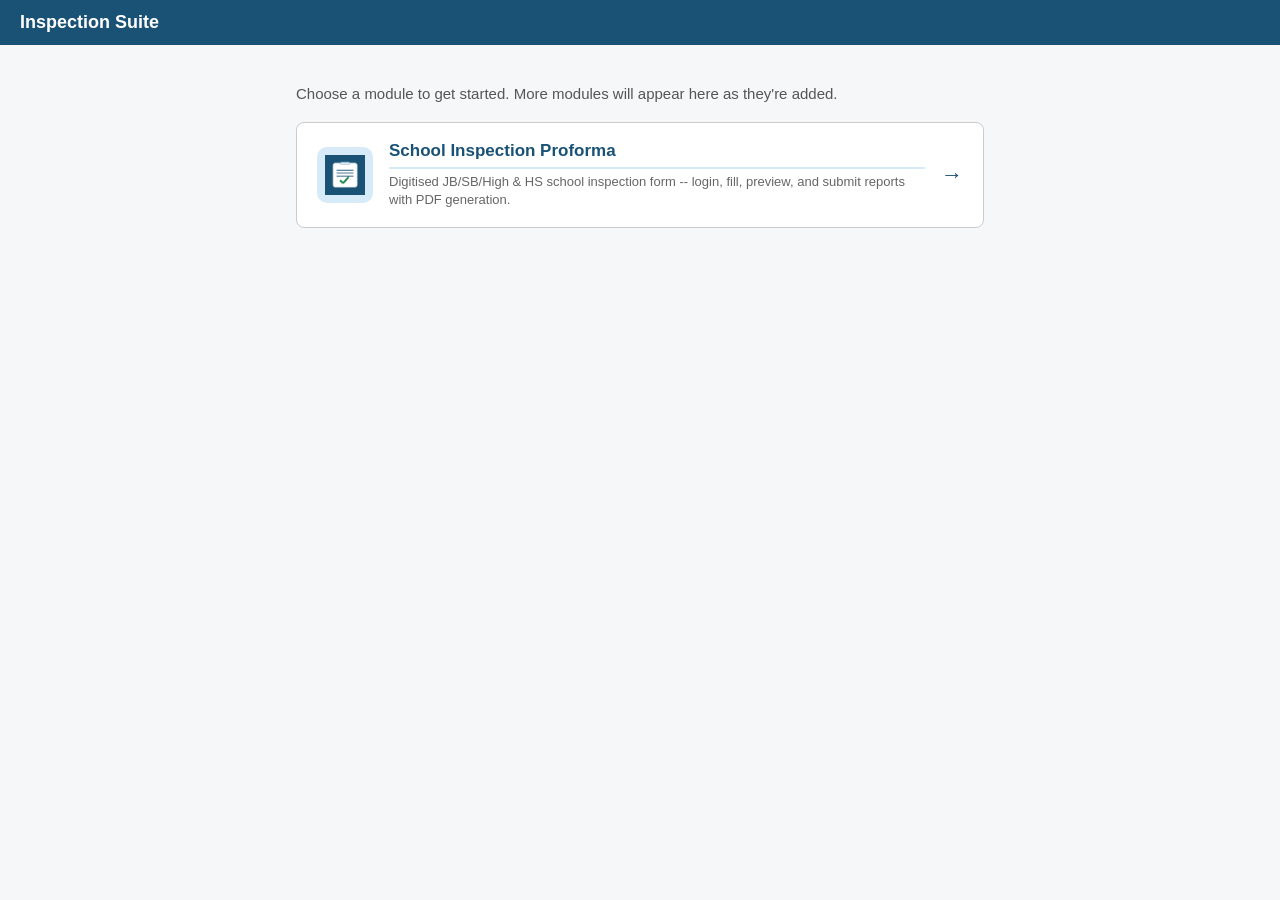
==== index.html @ e3e35cb2 "Initial commit" ====
<!DOCTYPE html>
<html>
<head>
  <meta charset="UTF-8">
  <meta name="viewport" content="width=device-width, initial-scale=1">
  <title>Inspection Suite</title>
  <meta name="theme-color" content="#1a5276">
  <link rel="manifest" href="manifest.json">
  <link rel="apple-touch-icon" href="icons/apple-touch-icon.png">
  <link rel="icon" href="icons/icon-192.png">
  <link rel="stylesheet" href="styles.css">
</head>
<body>
  <header class="topbar">
    <div class="topbar-title">Inspection Suite</div>
    <button class="btn btn-small" id="installBtn" style="display:none;">Install App</button>
  </header>

  <main class="home-main">
    <p class="home-intro">Choose a module to get started. More modules will appear here as they're added.</p>

    <div class="module-grid">
      <a class="module-card" href="inspection.html">
        <div class="module-icon">
          <img src="icons/icon-192.png" alt="" width="48" height="48">
        </div>
        <div class="module-body">
          <h3>School Inspection Proforma</h3>
          <p>Digitised JB/SB/High &amp; HS school inspection form -- login, fill, preview, and submit reports with PDF generation.</p>
        </div>
        <div class="module-arrow">&rarr;</div>
      </a>

      <!--
        To add a future module, copy the <a class="module-card"> block
        above, point href at the new module's page, and swap the icon/
        title/description. The grid wraps automatically.
      -->
    </div>
  </main>

  <script src="home.js"></script>
</body>
</html>
---- styles.css ----
:root {
    --primary: #1a5276;
    --primary-light: #d6eaf8;
    --border: #ccc;
    --bg: #f5f7f9;
    --danger: #c0392b;
    --success: #1e8449;
  }
  * { box-sizing: border-box; }
  body { font-family: Arial, Helvetica, sans-serif; margin: 0; background: var(--bg); color: #222; }
  .topbar {
    background: var(--primary); color: white; padding: 12px 20px;
    display: flex; justify-content: space-between; align-items: center;
  }
  .topbar-title { font-size: 18px; font-weight: bold; }
  .topbar-user { display: flex; align-items: center; gap: 12px; font-size: 14px; }
  .btn-link { background: none; border: none; color: white; text-decoration: underline; cursor: pointer; font-size: 14px; }
  main { max-width: 900px; margin: 20px auto; padding: 0 16px 60px; }
  .card { background: white; border: 1px solid var(--border); border-radius: 6px; padding: 20px; margin-bottom: 16px; }
  h2 { color: var(--primary); margin-top: 0; }
  h3 { color: var(--primary); border-bottom: 2px solid var(--primary-light); padding-bottom: 6px; }
  h4 { color: var(--primary); margin: 18px 0 4px; font-size: 15px; }
  label { display: block; font-weight: bold; margin: 10px 0 4px; font-size: 14px; }
  input[type=text], input[type=number], input[type=date], input[type=email], textarea, select {
    width: 100%; padding: 8px; border: 1px solid var(--border); border-radius: 4px; font-size: 14px;
  }
  textarea { min-height: 60px; resize: vertical; }
  .row { display: flex; gap: 16px; flex-wrap: wrap; }
  .row > div { flex: 1; min-width: 160px; }
  .btn { background: var(--primary); color: white; border: none; padding: 10px 18px; border-radius: 4px; cursor: pointer; font-size: 14px; margin-top: 10px; }
  .btn:hover { opacity: 0.9; }
  .btn-secondary { background: #7f8c8d; }
  .btn-danger { background: var(--danger); }
  .btn-small { padding: 5px 10px; font-size: 12px; margin: 0; }
  table.data-table { width: 100%; border-collapse: collapse; margin: 10px 0; }
  table.data-table th, table.data-table td { border: 1px solid var(--border); padding: 6px; font-size: 13px; }
  table.data-table th { background: var(--primary-light); }
  table.data-table input { border: none; padding: 4px; width: 100%; }
  .yesno { display: flex; gap: 16px; margin-top: 4px; }
  .yesno label { font-weight: normal; display: flex; align-items: center; gap: 4px; }
  .hint { color: #666; font-size: 12px; margin-top: -2px; margin-bottom: 6px; }
  .msg { padding: 10px; border-radius: 4px; margin: 10px 0; font-size: 14px; }
  .msg.error { background: #fdecea; color: var(--danger); border: 1px solid var(--danger); }
  .msg.success { background: #eafaf1; color: var(--success); border: 1px solid var(--success); }
  .view { display: none; }
  .view.active { display: block; }
  .tabs { display: flex; gap: 6px; margin-bottom: 16px; flex-wrap: wrap; }
  .tab-btn { padding: 8px 14px; border: 1px solid var(--border); background: white; border-radius: 4px; cursor: pointer; font-size: 13px; }
  .tab-btn.active { background: var(--primary); color: white; border-color: var(--primary); }
  .part { display: none; }
  .part.active { display: block; }
  .dash-table { width: 100%; border-collapse: collapse; }
  .dash-table th, .dash-table td { padding: 10px; border-bottom: 1px solid var(--border); text-align: left; font-size: 14px; }
  .badge { padding: 3px 8px; border-radius: 10px; font-size: 12px; font-weight: bold; }
  .badge.Draft { background: #fdebd0; color: #935116; }
  .badge.Submitted { background: #d5f5e3; color: var(--success); }
  .list-item { display: flex; gap: 8px; margin-bottom: 6px; align-items: flex-start; }
  .list-item input, .list-item textarea { flex: 1; }
  .spinner { display: inline-block; width: 14px; height: 14px; border: 2px solid #ccc; border-top-color: var(--primary); border-radius: 50%; animation: spin 0.7s linear infinite; vertical-align: middle; margin-left: 8px; }
  @keyframes spin { to { transform: rotate(360deg); } }
  .top-actions { display:flex; justify-content: space-between; align-items:center; margin-bottom: 10px; }

/* ===== PWA home/launcher page ===== */
.home-main {
  max-width: 720px;
  margin: 40px auto;
  padding: 0 16px 60px;
}
.home-intro {
  color: #555;
  font-size: 15px;
  margin-bottom: 20px;
}
.module-grid {
  display: grid;
  grid-template-columns: 1fr;
  gap: 14px;
}
.module-card {
  display: flex;
  align-items: center;
  gap: 16px;
  background: white;
  border: 1px solid var(--border);
  border-radius: 8px;
  padding: 18px 20px;
  text-decoration: none;
  color: inherit;
  transition: box-shadow 0.15s ease, transform 0.15s ease;
}
.module-card:hover {
  box-shadow: 0 4px 14px rgba(0,0,0,0.08);
  transform: translateY(-1px);
}
.module-icon {
  flex: 0 0 auto;
  width: 56px; height: 56px;
  border-radius: 10px;
  background: var(--primary-light);
  display: flex; align-items: center; justify-content: center;
  overflow: hidden;
}
.module-icon img { width: 40px; height: 40px; }
.module-body { flex: 1; min-width: 0; }
.module-body h3 { margin: 0 0 4px; color: var(--primary); font-size: 17px; }
.module-body p { margin: 0; color: #666; font-size: 13px; line-height: 1.4; }
.module-arrow { flex: 0 0 auto; font-size: 22px; color: var(--primary); }
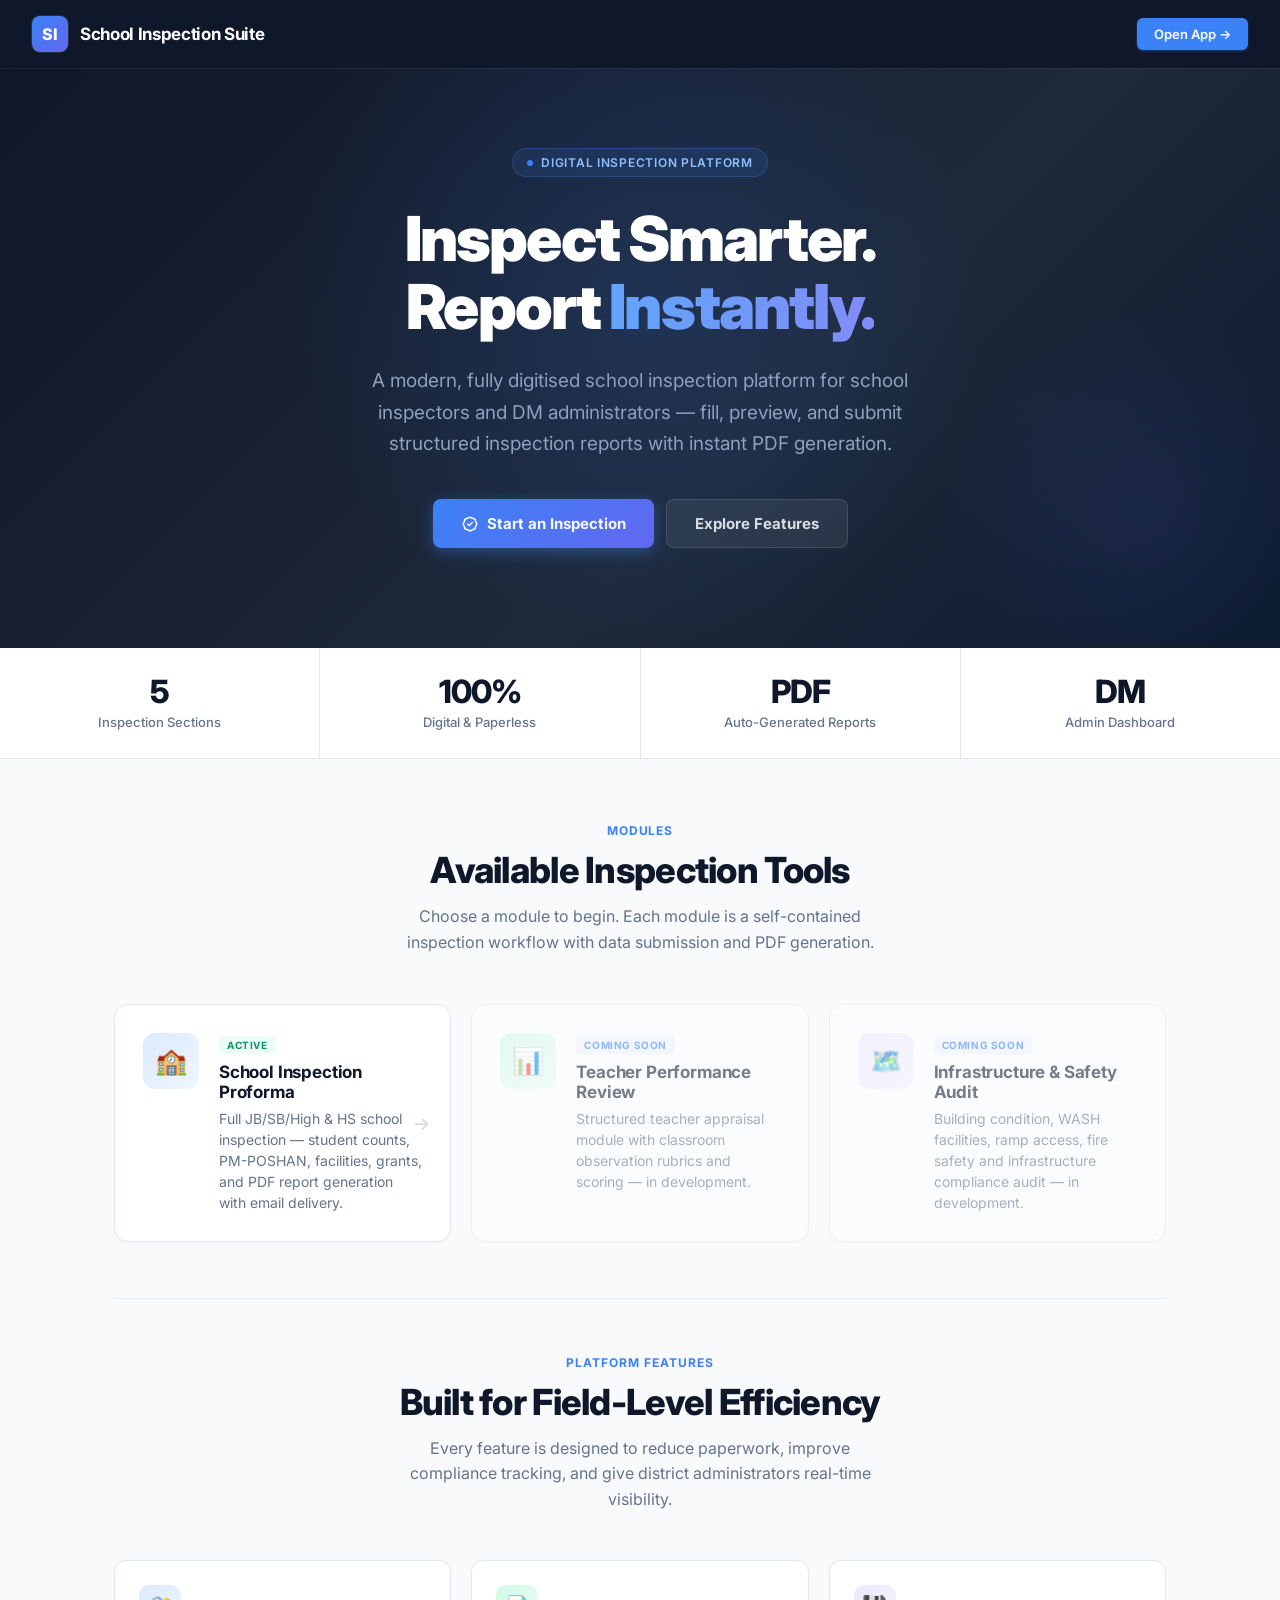
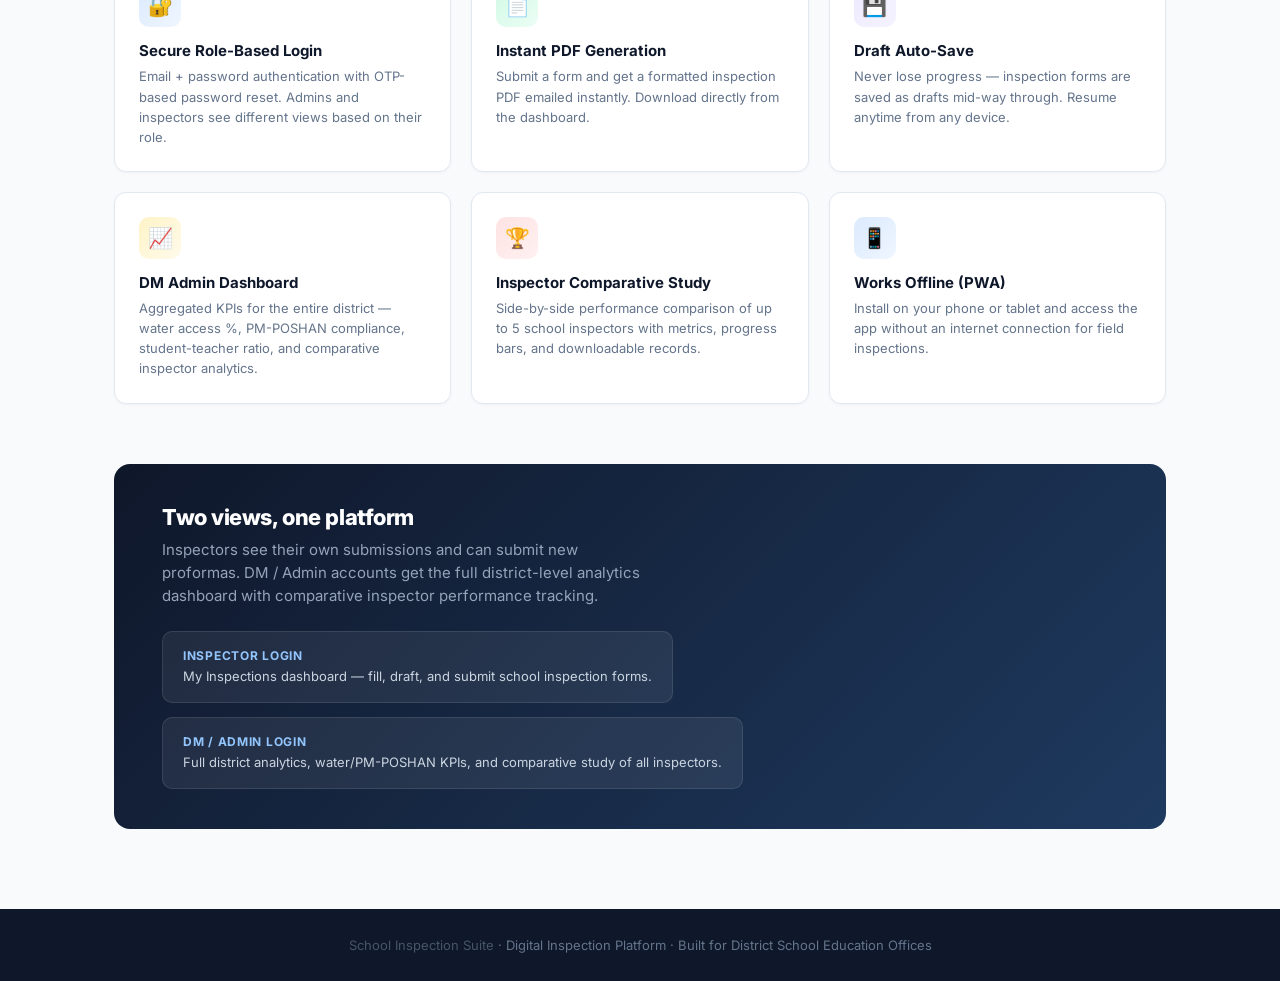
==== commit 55be394e: "fix: login UI and RBAC" ====
--- a/index.html
+++ b/index.html
@@ -1,43 +1,546 @@
 <!DOCTYPE html>
-<html>
+<html lang="en">
 <head>
   <meta charset="UTF-8">
   <meta name="viewport" content="width=device-width, initial-scale=1">
-  <title>Inspection Suite</title>
-  <meta name="theme-color" content="#1a5276">
+  <title>School Inspection Suite | Digital Inspection Platform</title>
+  <meta name="description" content="A modern, digitised school inspection platform for school inspectors and district administrators — fill, preview, and submit inspection proformas with PDF generation.">
+  <meta name="theme-color" content="#0f172a">
   <link rel="manifest" href="manifest.json">
   <link rel="apple-touch-icon" href="icons/apple-touch-icon.png">
   <link rel="icon" href="icons/icon-192.png">
-  <link rel="stylesheet" href="styles.css">
+  <link rel="preconnect" href="https://fonts.googleapis.com">
+  <link rel="preconnect" href="https://fonts.gstatic.com" crossorigin>
+  <link href="https://fonts.googleapis.com/css2?family=Inter:wght@300;400;500;600;700;800;900&display=swap" rel="stylesheet">
+  <style>
+    :root {
+      --accent: #3b82f6;
+      --accent-dark: #1d4ed8;
+      --accent-light: #eff6ff;
+      --success: #10b981;
+      --warning: #f59e0b;
+      --border: #e2e8f0;
+      --text-main: #0f172a;
+      --text-sub: #64748b;
+    }
+
+    * { box-sizing: border-box; margin: 0; padding: 0; }
+
+    body {
+      font-family: 'Inter', system-ui, -apple-system, sans-serif;
+      background: #f8fafc;
+      color: var(--text-main);
+      -webkit-font-smoothing: antialiased;
+      min-height: 100vh;
+    }
+
+    /* ─── TOPBAR ─── */
+    .topbar {
+      background: #0f172a;
+      padding: 16px 32px;
+      display: flex;
+      justify-content: space-between;
+      align-items: center;
+      position: sticky;
+      top: 0;
+      z-index: 100;
+      box-shadow: 0 1px 0 rgba(255,255,255,0.06);
+    }
+    .topbar-brand { display: flex; align-items: center; gap: 12px; }
+    .topbar-icon {
+      width: 36px; height: 36px;
+      background: linear-gradient(135deg, #3b82f6, #6366f1);
+      border-radius: 8px;
+      display: flex; align-items: center; justify-content: center;
+      font-weight: 800; font-size: 16px; color: white;
+      box-shadow: 0 0 0 1px rgba(255,255,255,0.1);
+    }
+    .topbar-name { color: white; font-weight: 700; font-size: 17px; letter-spacing: -0.02em; }
+    .topbar-actions { display: flex; align-items: center; gap: 12px; }
+    .btn-nav {
+      background: rgba(255,255,255,0.08);
+      color: rgba(255,255,255,0.8);
+      border: 1px solid rgba(255,255,255,0.12);
+      padding: 7px 16px;
+      border-radius: 6px;
+      font-size: 13px;
+      font-weight: 600;
+      font-family: inherit;
+      cursor: pointer;
+      text-decoration: none;
+      transition: all 0.15s ease;
+      display: inline-block;
+    }
+    .btn-nav:hover { background: rgba(255,255,255,0.14); color: white; }
+    .btn-nav.primary {
+      background: var(--accent);
+      border-color: transparent;
+      color: white;
+      box-shadow: 0 1px 3px rgba(59,130,246,0.4);
+    }
+    .btn-nav.primary:hover { background: var(--accent-dark); box-shadow: 0 4px 12px rgba(59,130,246,0.4); transform: translateY(-1px); }
+
+    /* ─── HERO SECTION ─── */
+    .hero {
+      background: linear-gradient(135deg, #0f172a 0%, #1e293b 60%, #0c1a2e 100%);
+      padding: 80px 32px 100px;
+      text-align: center;
+      position: relative;
+      overflow: hidden;
+    }
+    .hero::before {
+      content: '';
+      position: absolute;
+      top: -120px; left: 50%; transform: translateX(-50%);
+      width: 700px; height: 700px;
+      background: radial-gradient(ellipse, rgba(59,130,246,0.15) 0%, transparent 70%);
+      pointer-events: none;
+    }
+    .hero::after {
+      content: '';
+      position: absolute;
+      bottom: -60px; right: -60px;
+      width: 400px; height: 400px;
+      background: radial-gradient(ellipse, rgba(99,102,241,0.1) 0%, transparent 70%);
+      pointer-events: none;
+    }
+    .hero-badge {
+      display: inline-flex;
+      align-items: center;
+      gap: 8px;
+      background: rgba(59,130,246,0.12);
+      border: 1px solid rgba(59,130,246,0.25);
+      color: #93c5fd;
+      font-size: 12px;
+      font-weight: 600;
+      letter-spacing: 0.06em;
+      text-transform: uppercase;
+      padding: 6px 14px;
+      border-radius: 20px;
+      margin-bottom: 28px;
+    }
+    .hero-badge::before {
+      content: '';
+      width: 6px; height: 6px;
+      border-radius: 50%;
+      background: #3b82f6;
+      animation: pulse-dot 2s infinite;
+    }
+    @keyframes pulse-dot {
+      0%, 100% { opacity: 1; transform: scale(1); }
+      50% { opacity: 0.5; transform: scale(0.8); }
+    }
+    .hero h1 {
+      font-size: clamp(36px, 6vw, 62px);
+      font-weight: 900;
+      color: white;
+      line-height: 1.1;
+      letter-spacing: -0.03em;
+      margin-bottom: 24px;
+      position: relative;
+    }
+    .hero h1 .highlight {
+      background: linear-gradient(90deg, #60a5fa, #818cf8);
+      -webkit-background-clip: text;
+      -webkit-text-fill-color: transparent;
+      background-clip: text;
+    }
+    .hero-sub {
+      font-size: clamp(15px, 2.5vw, 19px);
+      color: #94a3b8;
+      max-width: 560px;
+      margin: 0 auto 40px;
+      line-height: 1.65;
+    }
+    .hero-cta {
+      display: flex;
+      gap: 12px;
+      justify-content: center;
+      flex-wrap: wrap;
+    }
+    .btn-hero {
+      padding: 14px 28px;
+      border-radius: 8px;
+      font-size: 15px;
+      font-weight: 700;
+      font-family: inherit;
+      cursor: pointer;
+      text-decoration: none;
+      display: inline-flex;
+      align-items: center;
+      gap: 8px;
+      transition: all 0.2s ease;
+      border: none;
+    }
+    .btn-hero.primary {
+      background: linear-gradient(135deg, #3b82f6, #6366f1);
+      color: white;
+      box-shadow: 0 4px 16px rgba(59,130,246,0.4);
+    }
+    .btn-hero.primary:hover { transform: translateY(-2px); box-shadow: 0 8px 24px rgba(59,130,246,0.5); }
+    .btn-hero.secondary {
+      background: rgba(255,255,255,0.07);
+      color: rgba(255,255,255,0.85);
+      border: 1px solid rgba(255,255,255,0.12);
+    }
+    .btn-hero.secondary:hover { background: rgba(255,255,255,0.12); color: white; }
+
+    /* ─── STATS STRIP ─── */
+    .stats-strip {
+      background: white;
+      border-bottom: 1px solid var(--border);
+      display: flex;
+      justify-content: center;
+      flex-wrap: wrap;
+      gap: 0;
+    }
+    .stat-item {
+      padding: 28px 40px;
+      text-align: center;
+      border-right: 1px solid var(--border);
+      flex: 1;
+      min-width: 180px;
+    }
+    .stat-item:last-child { border-right: none; }
+    .stat-value {
+      font-size: 32px;
+      font-weight: 800;
+      color: var(--text-main);
+      letter-spacing: -0.03em;
+      line-height: 1;
+      margin-bottom: 6px;
+    }
+    .stat-label { font-size: 13px; color: var(--text-sub); font-weight: 500; }
+
+    /* ─── MAIN CONTENT ─── */
+    .page-body { max-width: 1100px; margin: 0 auto; padding: 64px 24px 80px; }
+
+    .section-header { text-align: center; margin-bottom: 48px; }
+    .section-label {
+      font-size: 12px;
+      font-weight: 700;
+      text-transform: uppercase;
+      letter-spacing: 0.08em;
+      color: var(--accent);
+      margin-bottom: 10px;
+    }
+    .section-title {
+      font-size: clamp(24px, 4vw, 36px);
+      font-weight: 800;
+      letter-spacing: -0.02em;
+      color: var(--text-main);
+      margin-bottom: 12px;
+    }
+    .section-sub { font-size: 16px; color: var(--text-sub); max-width: 500px; margin: 0 auto; line-height: 1.6; }
+
+    /* ─── MODULE CARDS ─── */
+    .module-grid { display: grid; grid-template-columns: repeat(auto-fit, minmax(320px, 1fr)); gap: 20px; }
+    .module-card {
+      background: white;
+      border: 1px solid var(--border);
+      border-radius: 14px;
+      padding: 28px;
+      text-decoration: none;
+      color: inherit;
+      display: flex;
+      align-items: flex-start;
+      gap: 20px;
+      transition: all 0.2s ease;
+      box-shadow: 0 1px 3px rgba(0,0,0,0.04);
+      position: relative;
+      overflow: hidden;
+    }
+    .module-card::after {
+      content: '';
+      position: absolute;
+      inset: 0;
+      background: linear-gradient(135deg, rgba(59,130,246,0.03), transparent);
+      opacity: 0;
+      transition: opacity 0.2s ease;
+    }
+    .module-card:hover { transform: translateY(-3px); box-shadow: 0 8px 24px rgba(0,0,0,0.1); border-color: #bfdbfe; }
+    .module-card:hover::after { opacity: 1; }
+    .module-icon-wrap {
+      flex: 0 0 auto;
+      width: 56px; height: 56px;
+      border-radius: 12px;
+      display: flex; align-items: center; justify-content: center;
+      font-size: 26px;
+    }
+    .icon-blue { background: linear-gradient(135deg, #dbeafe, #eff6ff); }
+    .icon-green { background: linear-gradient(135deg, #d1fae5, #ecfdf5); }
+    .icon-purple { background: linear-gradient(135deg, #ede9fe, #f5f3ff); }
+    .module-info { flex: 1; min-width: 0; }
+    .module-tag {
+      display: inline-block;
+      font-size: 10px;
+      font-weight: 700;
+      text-transform: uppercase;
+      letter-spacing: 0.06em;
+      padding: 3px 8px;
+      border-radius: 4px;
+      background: #eff6ff;
+      color: var(--accent);
+      margin-bottom: 8px;
+    }
+    .module-tag.new { background: #ecfdf5; color: #059669; }
+    .module-info h3 { font-size: 17px; font-weight: 700; margin-bottom: 6px; color: var(--text-main); letter-spacing: -0.01em; }
+    .module-info p { font-size: 14px; color: var(--text-sub); line-height: 1.5; }
+    .module-arrow {
+      position: absolute;
+      right: 20px; top: 50%;
+      transform: translateY(-50%);
+      color: #cbd5e1;
+      font-size: 18px;
+      transition: all 0.2s ease;
+    }
+    .module-card:hover .module-arrow { color: var(--accent); transform: translateY(-50%) translateX(3px); }
+
+    /* ─── FEATURE GRID ─── */
+    .features-grid {
+      display: grid;
+      grid-template-columns: repeat(auto-fit, minmax(260px, 1fr));
+      gap: 20px;
+      margin-top: 0;
+    }
+    .feature-card {
+      background: white;
+      border: 1px solid var(--border);
+      border-radius: 12px;
+      padding: 24px;
+      box-shadow: 0 1px 3px rgba(0,0,0,0.04);
+    }
+    .feature-icon {
+      width: 42px; height: 42px;
+      border-radius: 10px;
+      display: flex; align-items: center; justify-content: center;
+      font-size: 20px;
+      margin-bottom: 14px;
+    }
+    .feature-card h4 { font-size: 15px; font-weight: 700; margin-bottom: 6px; color: var(--text-main); }
+    .feature-card p { font-size: 13px; color: var(--text-sub); line-height: 1.55; }
+
+    /* ─── DIVIDER ─── */
+    .section-divider { height: 1px; background: var(--border); margin: 56px 0; }
+
+    /* ─── ROLE INFO BANNER ─── */
+    .role-banner {
+      background: linear-gradient(135deg, #0f172a, #1e3a5f);
+      border-radius: 16px;
+      padding: 40px 48px;
+      display: flex;
+      justify-content: space-between;
+      align-items: center;
+      flex-wrap: wrap;
+      gap: 24px;
+      color: white;
+      margin-top: 60px;
+    }
+    .role-banner h3 { font-size: 22px; font-weight: 800; letter-spacing: -0.02em; margin-bottom: 8px; }
+    .role-banner p { font-size: 15px; color: #94a3b8; line-height: 1.55; max-width: 480px; }
+    .role-cards { display: flex; gap: 14px; flex-wrap: wrap; }
+    .role-card {
+      background: rgba(255,255,255,0.07);
+      border: 1px solid rgba(255,255,255,0.1);
+      border-radius: 10px;
+      padding: 16px 20px;
+      min-width: 160px;
+    }
+    .role-card-title { font-size: 12px; font-weight: 700; text-transform: uppercase; letter-spacing: 0.06em; color: #93c5fd; margin-bottom: 4px; }
+    .role-card-desc { font-size: 13px; color: #cbd5e1; line-height: 1.45; }
+
+    /* ─── FOOTER ─── */
+    footer {
+      background: #0f172a;
+      color: #64748b;
+      text-align: center;
+      padding: 28px 24px;
+      font-size: 13px;
+    }
+    footer span { color: #475569; }
+
+    /* ─── PWA INSTALL BUTTON ─── */
+    #installBtn {
+      background: rgba(255,255,255,0.1);
+      border: 1px solid rgba(255,255,255,0.15);
+      color: white;
+      padding: 7px 14px;
+      border-radius: 6px;
+      font-size: 12px;
+      font-weight: 600;
+      cursor: pointer;
+      font-family: inherit;
+      display: none;
+      transition: background 0.15s;
+    }
+    #installBtn:hover { background: rgba(255,255,255,0.18); }
+
+    @media (max-width: 640px) {
+      .hero { padding: 60px 20px 72px; }
+      .stat-item { padding: 20px; }
+      .stat-value { font-size: 26px; }
+      .role-banner { padding: 28px 24px; }
+    }
+  </style>
 </head>
 <body>
+
+  <!-- ─── TOPBAR ─── -->
   <header class="topbar">
-    <div class="topbar-title">Inspection Suite</div>
-    <button class="btn btn-small" id="installBtn" style="display:none;">Install App</button>
+    <div class="topbar-brand">
+      <div class="topbar-icon">SI</div>
+      <div class="topbar-name">School Inspection Suite</div>
+    </div>
+    <div class="topbar-actions">
+      <button id="installBtn">⬇ Install App</button>
+      <a href="inspection.html" class="btn-nav primary">Open App →</a>
+    </div>
   </header>
 
-  <main class="home-main">
-    <p class="home-intro">Choose a module to get started. More modules will appear here as they're added.</p>
-
-    <div class="module-grid">
+  <!-- ─── HERO ─── -->
+  <section class="hero">
+    <div class="hero-badge">Digital Inspection Platform</div>
+    <h1>Inspect Smarter.<br>Report <span class="highlight">Instantly.</span></h1>
+    <p class="hero-sub">
+      A modern, fully digitised school inspection platform for school inspectors and DM administrators — fill, preview, and submit structured inspection reports with instant PDF generation.
+    </p>
+    <div class="hero-cta">
+      <a href="inspection.html" class="btn-hero primary">
+        <svg width="18" height="18" fill="none" stroke="currentColor" viewBox="0 0 24 24"><path stroke-linecap="round" stroke-linejoin="round" stroke-width="2" d="M9 12l2 2 4-4M7.835 4.697a3.42 3.42 0 001.946-.806 3.42 3.42 0 014.438 0 3.42 3.42 0 001.946.806 3.42 3.42 0 013.138 3.138 3.42 3.42 0 00.806 1.946 3.42 3.42 0 010 4.438 3.42 3.42 0 00-.806 1.946 3.42 3.42 0 01-3.138 3.138 3.42 3.42 0 00-1.946.806 3.42 3.42 0 01-4.438 0 3.42 3.42 0 00-1.946-.806 3.42 3.42 0 01-3.138-3.138 3.42 3.42 0 00-.806-1.946 3.42 3.42 0 010-4.438 3.42 3.42 0 00.806-1.946 3.42 3.42 0 013.138-3.138z"/></svg>
+        Start an Inspection
+      </a>
+      <a href="#features" class="btn-hero secondary">Explore Features</a>
+    </div>
+  </section>
+
+  <!-- ─── STATS STRIP ─── -->
+  <div class="stats-strip">
+    <div class="stat-item">
+      <div class="stat-value">5</div>
+      <div class="stat-label">Inspection Sections</div>
+    </div>
+    <div class="stat-item">
+      <div class="stat-value">100%</div>
+      <div class="stat-label">Digital & Paperless</div>
+    </div>
+    <div class="stat-item">
+      <div class="stat-value">PDF</div>
+      <div class="stat-label">Auto-Generated Reports</div>
+    </div>
+    <div class="stat-item">
+      <div class="stat-value">DM</div>
+      <div class="stat-label">Admin Dashboard</div>
+    </div>
+  </div>
+
+  <!-- ─── MAIN BODY ─── -->
+  <main class="page-body">
+
+    <!-- MODULES -->
+    <div class="section-header">
+      <div class="section-label">Modules</div>
+      <h2 class="section-title">Available Inspection Tools</h2>
+      <p class="section-sub">Choose a module to begin. Each module is a self-contained inspection workflow with data submission and PDF generation.</p>
+    </div>
+
+    <div class="module-grid" id="moduleGrid">
       <a class="module-card" href="inspection.html">
-        <div class="module-icon">
-          <img src="icons/icon-192.png" alt="" width="48" height="48">
-        </div>
-        <div class="module-body">
+        <div class="module-icon-wrap icon-blue">🏫</div>
+        <div class="module-info">
+          <span class="module-tag new">Active</span>
           <h3>School Inspection Proforma</h3>
-          <p>Digitised JB/SB/High &amp; HS school inspection form -- login, fill, preview, and submit reports with PDF generation.</p>
-        </div>
-        <div class="module-arrow">&rarr;</div>
+          <p>Full JB/SB/High & HS school inspection — student counts, PM-POSHAN, facilities, grants, and PDF report generation with email delivery.</p>
+        </div>
+        <div class="module-arrow">→</div>
       </a>
 
-      <!--
-        To add a future module, copy the <a class="module-card"> block
-        above, point href at the new module's page, and swap the icon/
-        title/description. The grid wraps automatically.
-      -->
-    </div>
+      <div class="module-card" style="opacity:0.55; pointer-events:none; cursor:default;">
+        <div class="module-icon-wrap icon-green">📊</div>
+        <div class="module-info">
+          <span class="module-tag">Coming Soon</span>
+          <h3>Teacher Performance Review</h3>
+          <p>Structured teacher appraisal module with classroom observation rubrics and scoring — in development.</p>
+        </div>
+      </div>
+
+      <div class="module-card" style="opacity:0.55; pointer-events:none; cursor:default;">
+        <div class="module-icon-wrap icon-purple">🗺️</div>
+        <div class="module-info">
+          <span class="module-tag">Coming Soon</span>
+          <h3>Infrastructure & Safety Audit</h3>
+          <p>Building condition, WASH facilities, ramp access, fire safety and infrastructure compliance audit — in development.</p>
+        </div>
+      </div>
+    </div>
+
+    <div class="section-divider"></div>
+
+    <!-- FEATURES -->
+    <div id="features">
+      <div class="section-header">
+        <div class="section-label">Platform Features</div>
+        <h2 class="section-title">Built for Field-Level Efficiency</h2>
+        <p class="section-sub">Every feature is designed to reduce paperwork, improve compliance tracking, and give district administrators real-time visibility.</p>
+      </div>
+
+      <div class="features-grid">
+        <div class="feature-card">
+          <div class="feature-icon icon-blue">🔐</div>
+          <h4>Secure Role-Based Login</h4>
+          <p>Email + password authentication with OTP-based password reset. Admins and inspectors see different views based on their role.</p>
+        </div>
+        <div class="feature-card">
+          <div class="feature-icon icon-green">📄</div>
+          <h4>Instant PDF Generation</h4>
+          <p>Submit a form and get a formatted inspection PDF emailed instantly. Download directly from the dashboard.</p>
+        </div>
+        <div class="feature-card">
+          <div class="feature-icon icon-purple">💾</div>
+          <h4>Draft Auto-Save</h4>
+          <p>Never lose progress — inspection forms are saved as drafts mid-way through. Resume anytime from any device.</p>
+        </div>
+        <div class="feature-card">
+          <div class="feature-icon" style="background: linear-gradient(135deg, #fef3c7, #fffbeb);">📈</div>
+          <h4>DM Admin Dashboard</h4>
+          <p>Aggregated KPIs for the entire district — water access %, PM-POSHAN compliance, student-teacher ratio, and comparative inspector analytics.</p>
+        </div>
+        <div class="feature-card">
+          <div class="feature-icon" style="background: linear-gradient(135deg, #fee2e2, #fff1f2);">🏆</div>
+          <h4>Inspector Comparative Study</h4>
+          <p>Side-by-side performance comparison of up to 5 school inspectors with metrics, progress bars, and downloadable records.</p>
+        </div>
+        <div class="feature-card">
+          <div class="feature-icon" style="background: linear-gradient(135deg, #dbeafe, #eff6ff);">📱</div>
+          <h4>Works Offline (PWA)</h4>
+          <p>Install on your phone or tablet and access the app without an internet connection for field inspections.</p>
+        </div>
+      </div>
+    </div>
+
+    <!-- ROLE BANNER -->
+    <div class="role-banner">
+      <div>
+        <h3>Two views, one platform</h3>
+        <p>Inspectors see their own submissions and can submit new proformas. DM / Admin accounts get the full district-level analytics dashboard with comparative inspector performance tracking.</p>
+      </div>
+      <div class="role-cards">
+        <div class="role-card">
+          <div class="role-card-title">Inspector Login</div>
+          <div class="role-card-desc">My Inspections dashboard — fill, draft, and submit school inspection forms.</div>
+        </div>
+        <div class="role-card">
+          <div class="role-card-title">DM / Admin Login</div>
+          <div class="role-card-desc">Full district analytics, water/PM-POSHAN KPIs, and comparative study of all inspectors.</div>
+        </div>
+      </div>
+    </div>
+
   </main>
+
+  <!-- ─── FOOTER ─── -->
+  <footer>
+    <span>School Inspection Suite</span> · Digital Inspection Platform · Built for District School Education Offices
+  </footer>
 
   <script src="home.js"></script>
 </body>
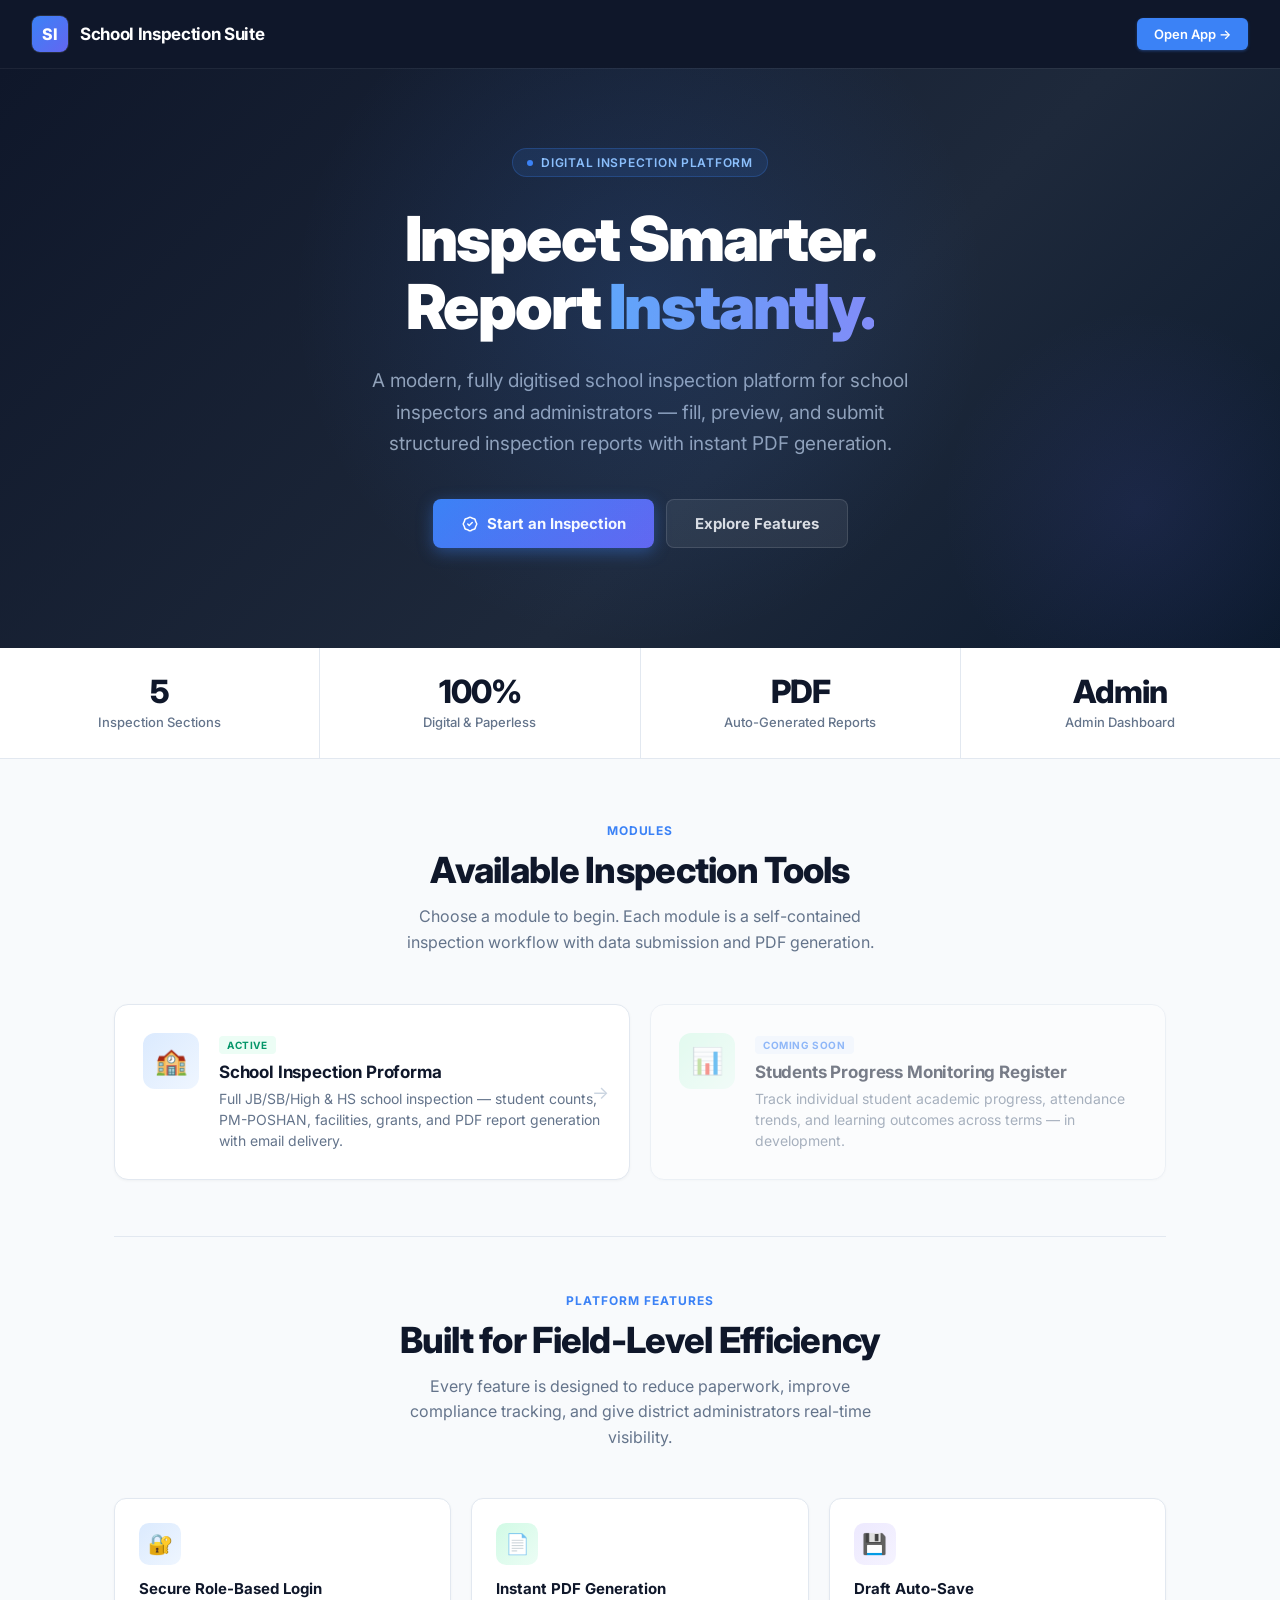
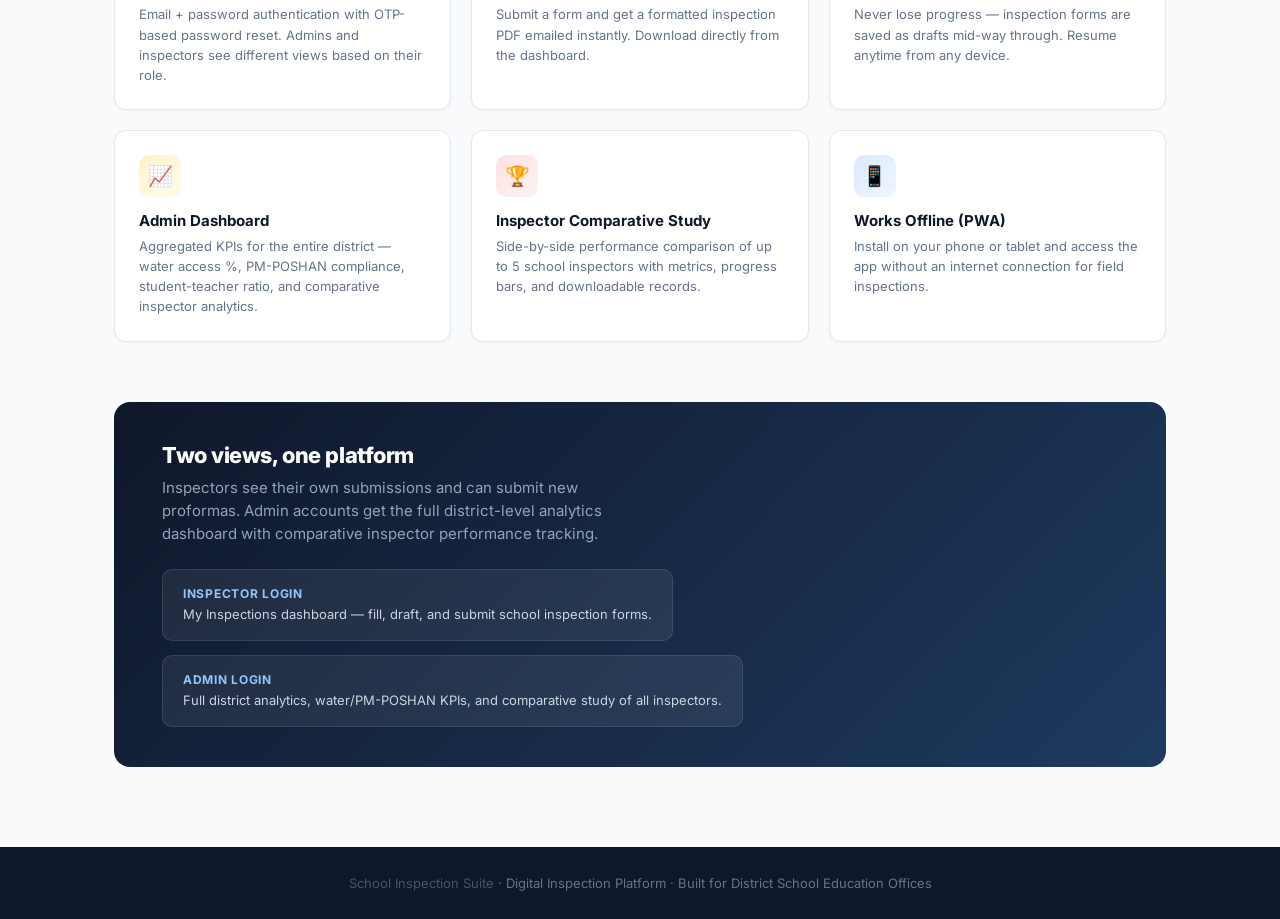
==== commit 6de1a44e: "fix: admin dashboard UI" ====
--- a/index.html
+++ b/index.html
@@ -402,7 +402,7 @@
     <div class="hero-badge">Digital Inspection Platform</div>
     <h1>Inspect Smarter.<br>Report <span class="highlight">Instantly.</span></h1>
     <p class="hero-sub">
-      A modern, fully digitised school inspection platform for school inspectors and DM administrators — fill, preview, and submit structured inspection reports with instant PDF generation.
+      A modern, fully digitised school inspection platform for school inspectors and administrators — fill, preview, and submit structured inspection reports with instant PDF generation.
     </p>
     <div class="hero-cta">
       <a href="inspection.html" class="btn-hero primary">
@@ -428,7 +428,7 @@
       <div class="stat-label">Auto-Generated Reports</div>
     </div>
     <div class="stat-item">
-      <div class="stat-value">DM</div>
+      <div class="stat-value">Admin</div>
       <div class="stat-label">Admin Dashboard</div>
     </div>
   </div>
@@ -458,17 +458,8 @@
         <div class="module-icon-wrap icon-green">📊</div>
         <div class="module-info">
           <span class="module-tag">Coming Soon</span>
-          <h3>Teacher Performance Review</h3>
-          <p>Structured teacher appraisal module with classroom observation rubrics and scoring — in development.</p>
-        </div>
-      </div>
-
-      <div class="module-card" style="opacity:0.55; pointer-events:none; cursor:default;">
-        <div class="module-icon-wrap icon-purple">🗺️</div>
-        <div class="module-info">
-          <span class="module-tag">Coming Soon</span>
-          <h3>Infrastructure & Safety Audit</h3>
-          <p>Building condition, WASH facilities, ramp access, fire safety and infrastructure compliance audit — in development.</p>
+          <h3>Students Progress Monitoring Register</h3>
+          <p>Track individual student academic progress, attendance trends, and learning outcomes across terms — in development.</p>
         </div>
       </div>
     </div>
@@ -501,7 +492,7 @@
         </div>
         <div class="feature-card">
           <div class="feature-icon" style="background: linear-gradient(135deg, #fef3c7, #fffbeb);">📈</div>
-          <h4>DM Admin Dashboard</h4>
+          <h4>Admin Dashboard</h4>
           <p>Aggregated KPIs for the entire district — water access %, PM-POSHAN compliance, student-teacher ratio, and comparative inspector analytics.</p>
         </div>
         <div class="feature-card">
@@ -521,7 +512,7 @@
     <div class="role-banner">
       <div>
         <h3>Two views, one platform</h3>
-        <p>Inspectors see their own submissions and can submit new proformas. DM / Admin accounts get the full district-level analytics dashboard with comparative inspector performance tracking.</p>
+        <p>Inspectors see their own submissions and can submit new proformas. Admin accounts get the full district-level analytics dashboard with comparative inspector performance tracking.</p>
       </div>
       <div class="role-cards">
         <div class="role-card">
@@ -529,7 +520,7 @@
           <div class="role-card-desc">My Inspections dashboard — fill, draft, and submit school inspection forms.</div>
         </div>
         <div class="role-card">
-          <div class="role-card-title">DM / Admin Login</div>
+          <div class="role-card-title">Admin Login</div>
           <div class="role-card-desc">Full district analytics, water/PM-POSHAN KPIs, and comparative study of all inspectors.</div>
         </div>
       </div>
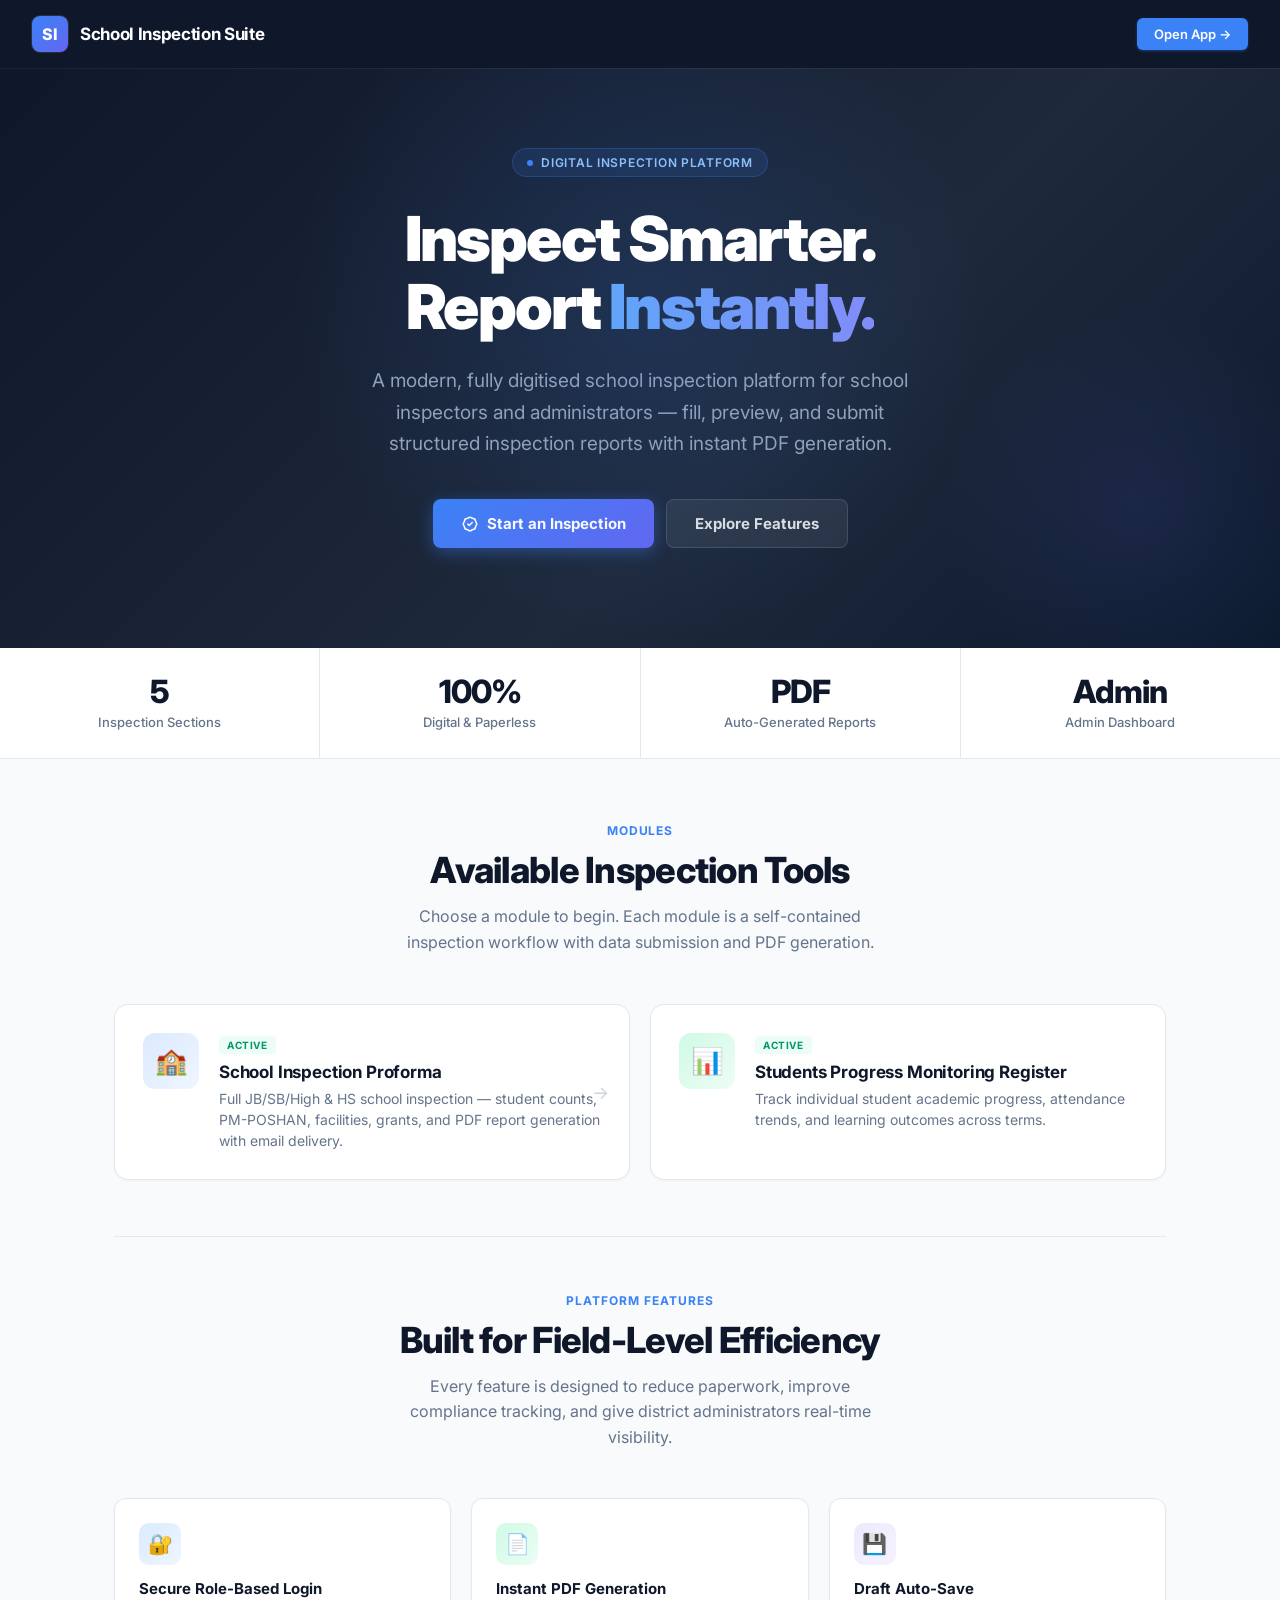
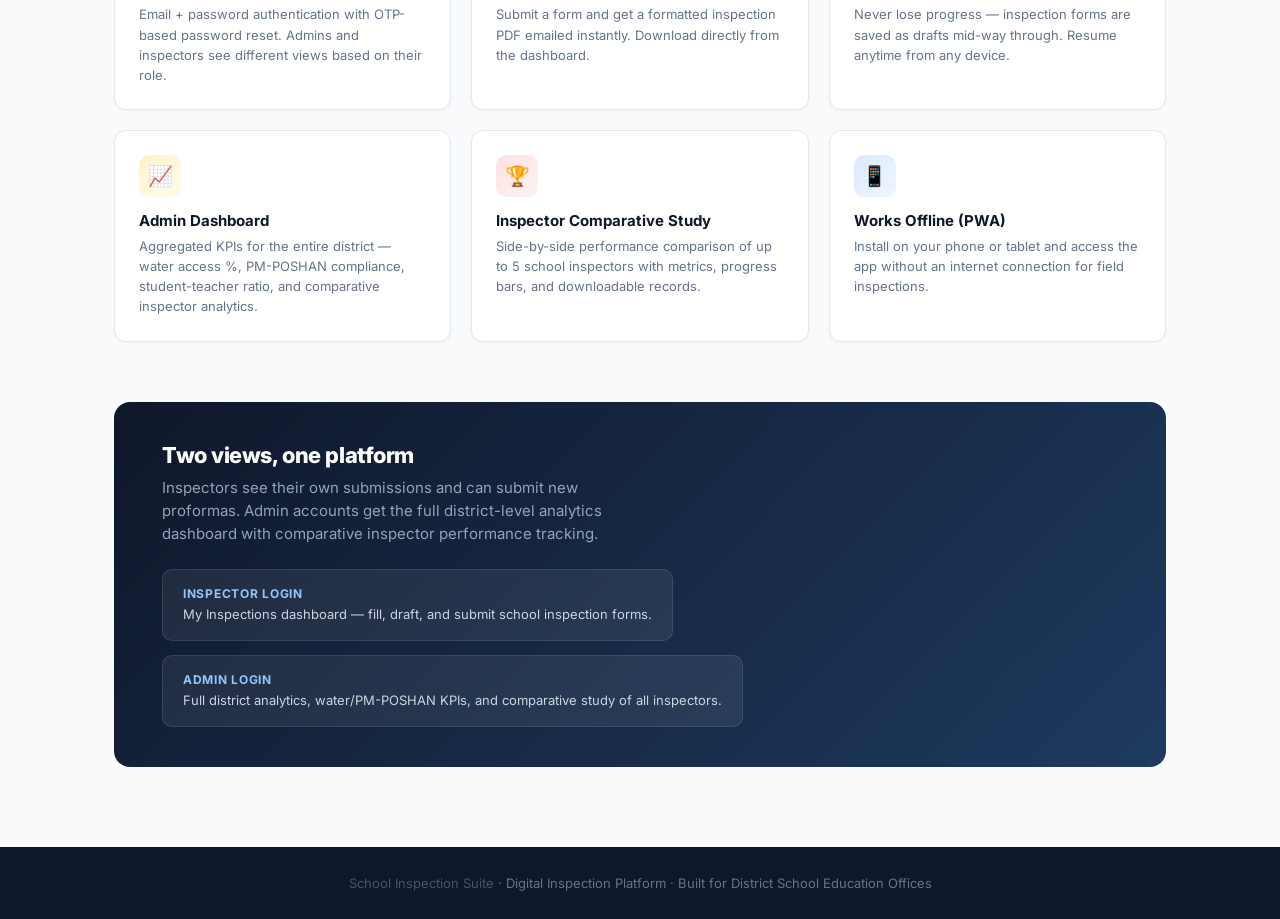
==== commit 8d4de7be: "feat: student progress monitoring module added" ====
--- a/index.html
+++ b/index.html
@@ -454,14 +454,14 @@
         <div class="module-arrow">→</div>
       </a>
 
-      <div class="module-card" style="opacity:0.55; pointer-events:none; cursor:default;">
-        <div class="module-icon-wrap icon-green">📊</div>
-        <div class="module-info">
-          <span class="module-tag">Coming Soon</span>
-          <h3>Students Progress Monitoring Register</h3>
-          <p>Track individual student academic progress, attendance trends, and learning outcomes across terms — in development.</p>
-        </div>
-      </div>
+<a class="module-card" href="progress.html">
+  <div class="module-icon-wrap icon-green">📊</div>
+  <div class="module-info">
+    <span class="module-tag new">Active</span>
+    <h3>Students Progress Monitoring Register</h3>
+    <p>Track individual student academic progress, attendance trends, and learning outcomes across terms.</p>
+  </div>
+</a>
     </div>
 
     <div class="section-divider"></div>
